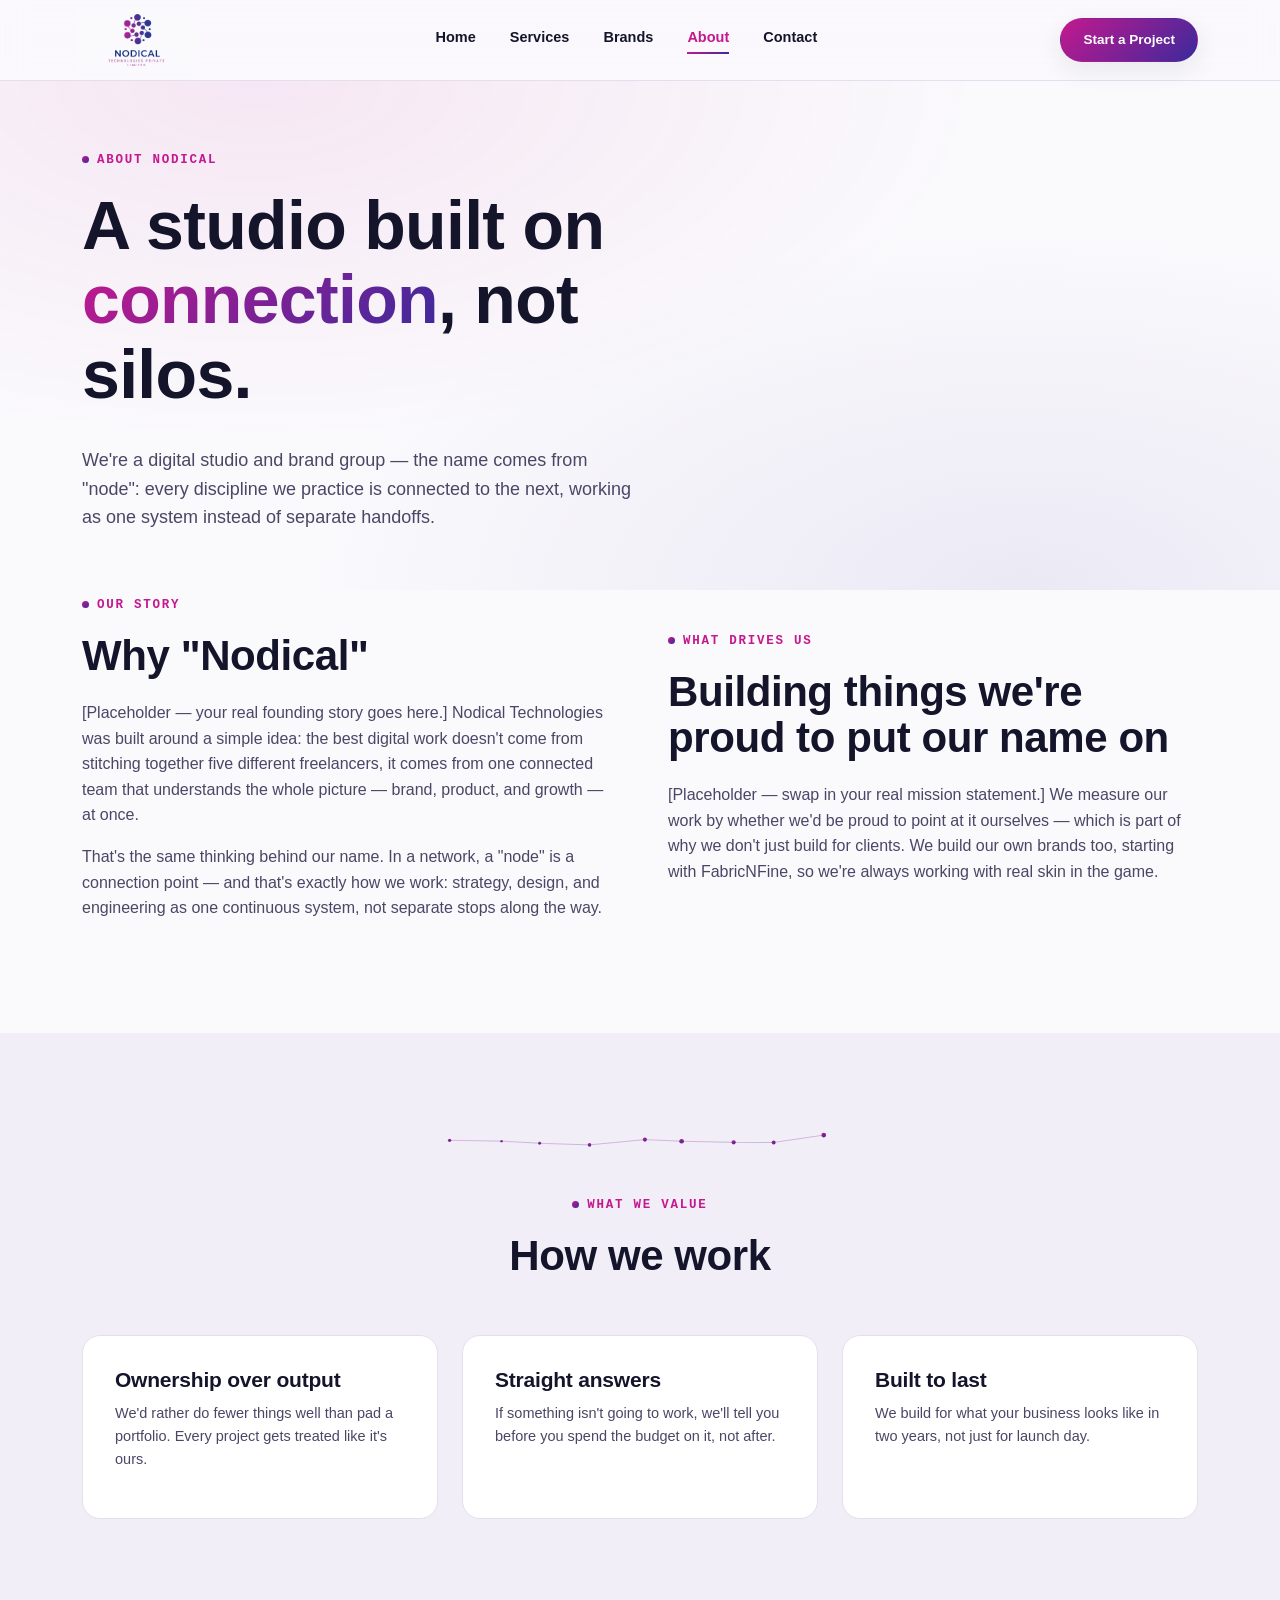
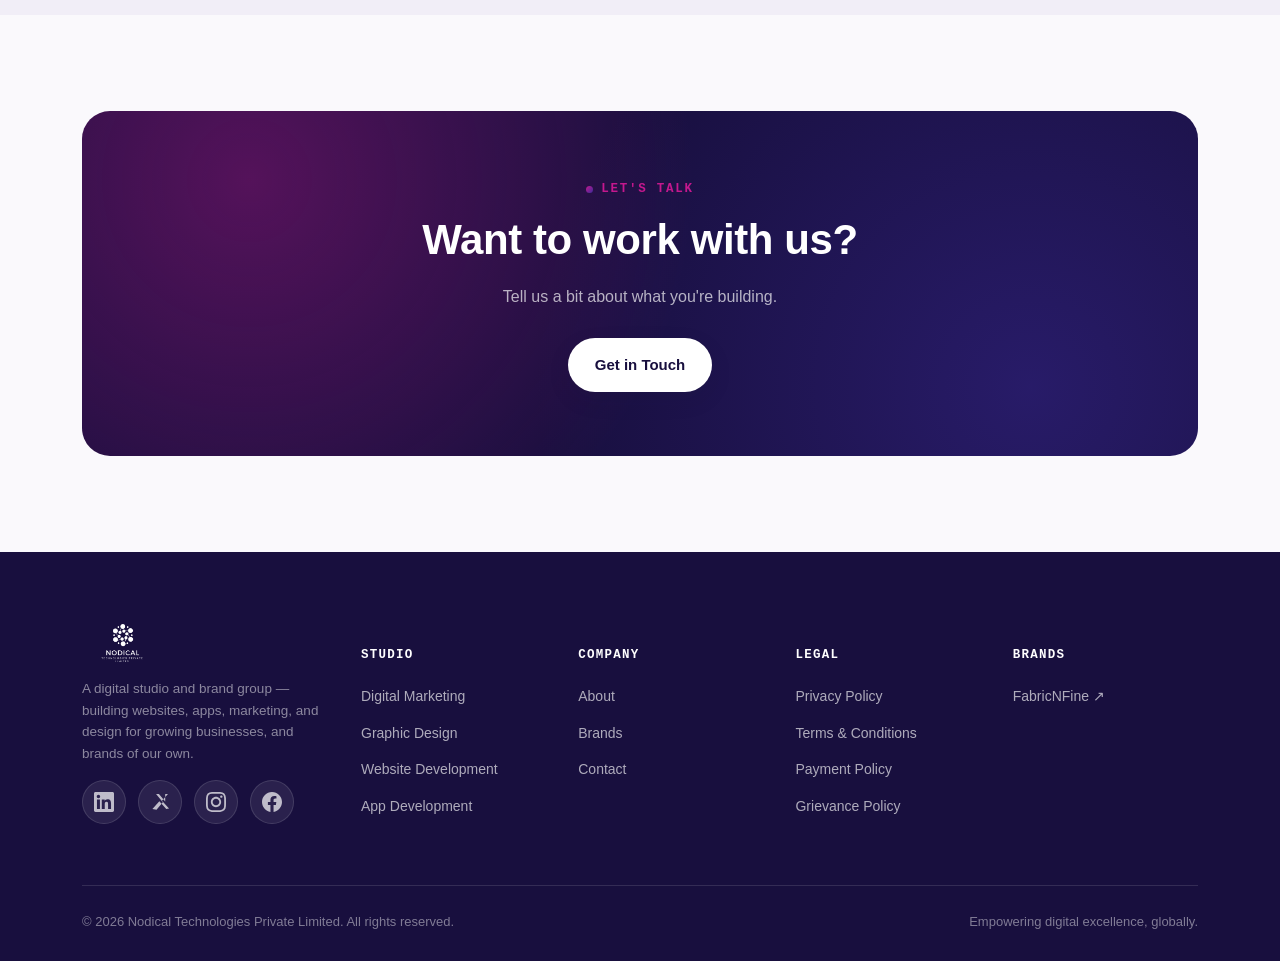
==== about.html @ eac8ab49 "4 pages added FNF logo rectified" ====
<!DOCTYPE html>
<html lang="en">
<head>
<meta charset="UTF-8">
<meta name="viewport" content="width=device-width, initial-scale=1.0">

<!-- Security Headers (client-side fallback; real headers should be set on server) -->
<meta http-equiv="Content-Security-Policy" content="default-src 'self'; script-src 'self' 'unsafe-inline'; style-src 'self' 'unsafe-inline' https://fonts.googleapis.com; font-src 'self' https://fonts.gstatic.com data:; img-src 'self' data: https:; connect-src 'self'; frame-ancestors 'none'; base-uri 'self'; form-action 'self';">
<meta http-equiv="X-Content-Type-Options" content="nosniff">
<meta http-equiv="Referrer-Policy" content="strict-origin-when-cross-origin">
<meta http-equiv="Permissions-Policy" content="accelerometer=(), camera=(), geolocation=(), gyroscope=(), magnetometer=(), microphone=(), payment=(), usb=()">
<meta http-equiv="Cross-Origin-Opener-Policy" content="same-origin">
<meta http-equiv="Cross-Origin-Resource-Policy" content="same-origin">

<title>About Nodical Technologies — Our Story, Values & Team | Digital Studio</title>
<meta name="description" content="Learn about Nodical Technologies — a digital studio and brand group built on connected disciplines. Our story, values, and the team behind FabricNFine.">
<meta name="keywords" content="about Nodical Technologies, digital studio team, brand group, our story, company values">
<meta name="author" content="Nodical Technologies Private Limited">
<meta name="robots" content="index, follow">
<link rel="canonical" href="https://nodicaltech.com/about.html">
<link rel="icon" type="image/png" href="assets/favicon.png">
<link rel="apple-touch-icon" href="assets/logo-full.png">
<link rel="stylesheet" href="styles.css">

<!-- Open Graph -->
<meta property="og:type" content="website">
<meta property="og:url" content="https://nodicaltech.com/about.html">
<meta property="og:title" content="About Nodical Technologies — Our Story & Values">
<meta property="og:description" content="A digital studio and brand group built on connected disciplines rather than siloed freelancers.">
<meta property="og:image" content="https://nodicaltech.com/assets/logo-full.png">
<meta property="og:site_name" content="Nodical Technologies">

<!-- Twitter Card -->
<meta name="twitter:card" content="summary_large_image">
<meta name="twitter:title" content="About Nodical Technologies — Our Story & Values">
<meta name="twitter:description" content="A digital studio and brand group built on connected disciplines rather than siloed freelancers.">

<!-- JSON-LD Structured Data -->
<script type="application/ld+json">
{
  "@context": "https://schema.org",
  "@type": "AboutPage",
  "mainEntity": {
    "@type": "Organization",
    "name": "Nodical Technologies Private Limited",
    "description": "A digital studio and brand group built on connected disciplines rather than siloed freelancers."
  }
}
</script>

<link rel="manifest" href="manifest.json">
<meta name="theme-color" content="#180F3E">
<style></style>
</head>
<body>
<a href="#main-content" class="skip-link">Skip to main content</a>
<header>
  <div class="nav-inner">
    <a href="index.html" class="logo-mark"><img src="assets/logo-header.png" alt="Nodical Technologies"></a>
    <nav class="links">
      <a href="index.html">Home</a>
      <a href="services.html">Services</a>
      <a href="brands.html">Brands</a>
      <a href="about.html" class="active">About</a>
      <a href="contact.html">Contact</a>
    </nav>
    <a href="contact.html" class="btn btn-primary" style="padding:10px 22px; font-size:13.5px;">Start a Project</a>
    <button class="menu-toggle" aria-label="Menu"><span></span><span></span><span></span></button>
  </div>
</header>

<main id="main-content">

<section class="hero" style="padding:64px 0 40px;">
  <div class="wrap">
    <div class="eyebrow">About Nodical</div>
    <h1 style="max-width:680px;">A studio built on <span class="gradient-text">connection</span>, not silos.</h1>
    <p class="lead">We're a digital studio and brand group — the name comes from "node": every discipline we practice is connected to the next, working as one system instead of separate handoffs.</p>
  </div>
</section>

<section style="padding-top:0;">
  <div class="wrap">
    <div class="split reveal">
      <div>
        <div class="eyebrow">Our story</div>
        <h2>Why "Nodical"</h2>
        <p>[Placeholder — your real founding story goes here.] Nodical Technologies was built around a simple idea: the best digital work doesn't come from stitching together five different freelancers, it comes from one connected team that understands the whole picture — brand, product, and growth — at once.</p>
        <p>That's the same thinking behind our name. In a network, a "node" is a connection point — and that's exactly how we work: strategy, design, and engineering as one continuous system, not separate stops along the way.</p>
      </div>
      <div>
        <div class="eyebrow">What drives us</div>
        <h2>Building things we're proud to put our name on</h2>
        <p>[Placeholder — swap in your real mission statement.] We measure our work by whether we'd be proud to point at it ourselves — which is part of why we don't just build for clients. We build our own brands too, starting with FabricNFine, so we're always working with real skin in the game.</p>
      </div>
    </div>
  </div>
</section>

<section class="section-dim">
  <div class="wrap">
    <div class="node-field" style="max-width:420px; margin:0 auto;">
  <svg viewBox="0 0 1160 60" xmlns="http://www.w3.org/2000/svg">
    <defs>
      <linearGradient id="nodeGradientAboutDivider" x1="0%" y1="0%" x2="100%" y2="100%">
        <stop offset="0%" stop-color="#C4188E"/>
        <stop offset="100%" stop-color="#3B2A9C"/>
      </linearGradient>
    </defs>
    <line stroke="url(#nodeGradientAboutDivider)" stroke-width="1.4" opacity="0.55" x1="54.0" y1="31.2" x2="197.5" y2="33.5"/>
<line stroke="url(#nodeGradientAboutDivider)" stroke-width="1.4" opacity="0.55" x1="197.5" y1="33.5" x2="302.7" y2="39.4"/>
<line stroke="url(#nodeGradientAboutDivider)" stroke-width="1.4" opacity="0.55" x1="302.7" y1="39.4" x2="440.5" y2="43.9"/>
<line stroke="url(#nodeGradientAboutDivider)" stroke-width="1.4" opacity="0.55" x1="440.5" y1="43.9" x2="593.5" y2="29.3"/>
<line stroke="url(#nodeGradientAboutDivider)" stroke-width="1.4" opacity="0.55" x1="593.5" y1="29.3" x2="694.9" y2="33.8"/>
<line stroke="url(#nodeGradientAboutDivider)" stroke-width="1.4" opacity="0.55" x1="694.9" y1="33.8" x2="838.7" y2="36.8"/>
<line stroke="url(#nodeGradientAboutDivider)" stroke-width="1.4" opacity="0.55" x1="838.7" y1="36.8" x2="949.2" y2="37.2"/>
<line stroke="url(#nodeGradientAboutDivider)" stroke-width="1.4" opacity="0.55" x1="949.2" y1="37.2" x2="1087.6" y2="16.9"/>
    <circle fill="url(#nodeGradientAboutDivider)" cx="54.0" cy="31.2" r="4.5"/>
<circle fill="url(#nodeGradientAboutDivider)" cx="197.5" cy="33.5" r="3.3"/>
<circle fill="url(#nodeGradientAboutDivider)" cx="302.7" cy="39.4" r="4.0"/>
<circle fill="url(#nodeGradientAboutDivider)" cx="440.5" cy="43.9" r="4.9"/>
<circle fill="url(#nodeGradientAboutDivider)" cx="593.5" cy="29.3" r="5.6"/>
<circle fill="url(#nodeGradientAboutDivider)" cx="694.9" cy="33.8" r="6.5"/>
<circle fill="url(#nodeGradientAboutDivider)" cx="838.7" cy="36.8" r="5.7"/>
<circle fill="url(#nodeGradientAboutDivider)" cx="949.2" cy="37.2" r="5.4"/>
<circle fill="url(#nodeGradientAboutDivider)" cx="1087.6" cy="16.9" r="6.5"/>
  </svg>
</div>
    <div class="section-head center reveal" style="margin-top:40px;">
      <div class="eyebrow" style="justify-content:center;">What we value</div>
      <h2>How we work</h2>
    </div>
    <div style="display:grid; grid-template-columns:repeat(3,1fr); gap:24px;">
      <div class="card reveal">
        <h3>Ownership over output</h3>
        <p style="font-size:14.5px;">We'd rather do fewer things well than pad a portfolio. Every project gets treated like it's ours.</p>
      </div>
      <div class="card reveal">
        <h3>Straight answers</h3>
        <p style="font-size:14.5px;">If something isn't going to work, we'll tell you before you spend the budget on it, not after.</p>
      </div>
      <div class="card reveal">
        <h3>Built to last</h3>
        <p style="font-size:14.5px;">We build for what your business looks like in two years, not just for launch day.</p>
      </div>
    </div>
  </div>
</section>

<section>
  <div class="wrap">
    <div class="cta-band reveal">
      <div class="eyebrow" style="justify-content:center;">Let's talk</div>
      <h2>Want to work with us?</h2>
      <p>Tell us a bit about what you're building.</p>
      <div class="cta-actions">
        <a href="contact.html" class="btn btn-primary" style="background:#fff; color:var(--indigo-deep);">Get in Touch</a>
      </div>
    </div>
  </div>
</section>

</main>

<button class="back-to-top" aria-label="Back to top" title="Back to top">
  <svg viewBox="0 0 24 24" fill="none" stroke="currentColor" stroke-width="2" aria-hidden="true"><path d="M18 15l-6-6-6 6"/></svg>
</button>

<footer>
  <div class="wrap">
    <div class="foot-grid">
      <div class="foot-brand">
        <img src="assets/logo-header.png" alt="Nodical Technologies">
        <p>A digital studio and brand group — building websites, apps, marketing, and design for growing businesses, and brands of our own.</p>
        <div class="foot-social">
          <div class="social-links" aria-label="Social media links">
            <a href="https://www.linkedin.com/company/nodical-technologies" target="_blank" rel="noopener noreferrer" aria-label="LinkedIn">
              <svg viewBox="0 0 24 24" fill="currentColor" aria-hidden="true"><path d="M20.447 20.452h-3.554v-5.569c0-1.328-.027-3.037-1.852-3.037-1.853 0-2.136 1.445-2.136 2.939v5.667H9.351V9h3.414v1.561h.046c.477-.9 1.637-1.85 3.37-1.85 3.601 0 4.267 2.37 4.267 5.455v6.286zM5.337 7.433c-1.144 0-2.063-.926-2.063-2.065 0-1.138.92-2.063 2.063-2.063 1.14 0 2.064.925 2.064 2.063 0 1.139-.925 2.065-2.064 2.065zm1.782 13.019H3.555V9h3.564v11.452zM22.225 0H1.771C.792 0 0 .774 0 1.729v20.542C0 23.227.792 24 1.771 24h20.451C23.2 24 24 23.227 24 22.271V1.729C24 .774 23.2 0 22.222 0h.003z"/></svg>
            </a>
            <a href="https://twitter.com/nodicaltech" target="_blank" rel="noopener noreferrer" aria-label="Twitter / X">
              <svg viewBox="0 0 24 24" fill="currentColor" aria-hidden="true"><path d="M18.244 2.25h3.308l-7.227 8.26 8.502 9.24-3.308.508-8.314-9.25-8.314 9.25L7.81 21.232l7.592-9.04L7.285 2.25h3.438l7.523 9.087Z"/></svg>
            </a>
            <a href="https://www.instagram.com/nodicaltech" target="_blank" rel="noopener noreferrer" aria-label="Instagram">
              <svg viewBox="0 0 24 24" fill="currentColor" aria-hidden="true"><path d="M12 2.163c3.204 0 3.584.012 4.85.07 3.252.148 4.771 1.691 4.919 4.919.058 1.265.069 1.645.069 4.849 0 3.205-.012 3.584-.069 4.849-.149 3.225-1.664 4.771-4.919 4.919-1.266.058-1.644.07-4.85.07-3.204 0-3.584-.012-4.849-.07-3.26-.149-4.771-1.699-4.919-4.92-.058-1.265-.07-1.644-.07-4.849 0-3.204.013-3.583.07-4.849.149-3.227 1.664-4.771 4.919-4.919 1.266-.057 1.645-.069 4.849-.069zm0-2.163c-3.259 0-3.667.014-4.947.072-4.358.2-6.78 2.618-6.98 6.98-.059 1.281-.073 1.689-.073 4.948 0 3.259.014 3.668.072 4.948.2 4.358 2.618 6.78 6.98 6.98 1.281.058 1.689.072 4.948.072 3.259 0 3.668-.014 4.948-.072 4.354-.2 6.782-2.618 6.979-6.98.059-1.28.073-1.689.073-4.948 0-3.259-.014-3.667-.072-4.947-.196-4.354-2.617-6.78-6.979-6.98-.1281-.058-1.69-.072-4.949-.072zm0 5.838c-3.403 0-6.162 2.759-6.162 6.162s2.759 6.163 6.162 6.163 6.162-2.759 6.162-6.163c0-3.403-2.759-6.162-6.162-6.162zm0 10.162c-2.209 0-4-1.79-4-4 0-2.209 1.791-4 4-4s4 1.791 4 4c0 2.21-1.791 4-4 4zm6.406-11.845c-.796 0-1.441.645-1.441 1.44s.645 1.44 1.441 1.44c.795 0 1.439-.645 1.439-1.44s-.644-1.44-1.439-1.44z"/></svg>
            </a>
            <a href="https://www.facebook.com/nodicaltech" target="_blank" rel="noopener noreferrer" aria-label="Facebook">
              <svg viewBox="0 0 24 24" fill="currentColor" aria-hidden="true"><path d="M24 12.073c0-6.627-5.373-12-12-12s-12 5.373-12 12c0 5.99 4.388 10.954 10.125 11.854v-8.385H7.078v-3.47h3.047V9.43c0-3.007 1.792-4.669 4.533-4.669 1.312 0 2.686.235 2.686.235v2.953H15.83c-1.491 0-1.956.925-1.956 1.874v2.25h3.328l-.532 3.47h-2.796v8.385C19.612 23.027 24 18.062 24 12.073z"/></svg>
            </a>
          </div>
        </div>
      </div>
      <div>
        <h5>Studio</h5>
        <ul>
          <li><a href="services.html">Digital Marketing</a></li>
          <li><a href="services.html#graphic-design">Graphic Design</a></li>
          <li><a href="services.html#website-development">Website Development</a></li>
          <li><a href="services.html#app-development">App Development</a></li>
        </ul>
      </div>
      <div>
        <h5>Company</h5>
        <ul>
          <li><a href="about.html">About</a></li>
          <li><a href="brands.html">Brands</a></li>
          <li><a href="contact.html">Contact</a></li>
        </ul>
      </div>
      <div>
        <h5>Legal</h5>
        <ul>
          <li><a href="privacy-policy.html">Privacy Policy</a></li>
          <li><a href="terms-and-conditions.html">Terms &amp; Conditions</a></li>
          <li><a href="payment-policy.html">Payment Policy</a></li>
          <li><a href="grievance-policy.html">Grievance Policy</a></li>
        </ul>
      </div>
      <div>
        <h5>Brands</h5>
        <ul>
          <li><a href="https://www.fabricnfine.com" target="_blank" rel="noopener noreferrer">FabricNFine ↗</a></li>
        </ul>
      </div>
    </div>
    <div class="foot-bottom">
      <span>© 2026 Nodical Technologies Private Limited. All rights reserved.</span>
      <span>Empowering digital excellence, globally.</span>
    </div>
  </div>
</footer>
<script src="script.js"></script>
</body>
</html>
---- styles.css ----
/* ============================================================
   NODICAL TECHNOLOGIES — Design System
   Signature: the connected-node motif from the brand mark,
   carried through as a real structural device (not decoration).
   ============================================================ */

/* FONTS: Currently using Google Fonts via @import (external dependency).
   For MAXIMUM SECURITY & PRIVACY: Self-host fonts instead.
   1. Download: Space Grotesk, Manrope, IBM Plex Mono (WOFF2)
   2. Place in /assets/fonts/
   3. Replace @import below with @font-face declarations
   4. Update CSP: remove https://fonts.googleapis.com and https://fonts.gstatic.com
   See FONTS.md for detailed instructions. */

@import url('https://fonts.googleapis.com/css2?family=Space+Grotesk:wght@500;600;700&family=Manrope:wght@400;500;600;700;800&family=IBM+Plex+Mono:wght@500;600&display=swap');

:root{
  /* --- Color tokens, grounded in the logo mark --- */
  --ink:            #14142B;
  --ink-soft:       #4A4766;
  --paper:          #FAF9FC;
  --paper-dim:      #F1EEF7;
  --line:           #E4DFEE;

  --indigo-deep:    #180F3E;
  --indigo-deep-2:  #241558;

  --magenta:        #C4188E;
  --magenta-light:  #E45FB8;
  --violet:         #3B2A9C;
  --violet-light:   #5C46C9;

  --gradient-brand: linear-gradient(135deg, var(--magenta) 0%, var(--violet) 100%);
  --gradient-brand-soft: linear-gradient(135deg, rgba(196,24,142,0.12) 0%, rgba(59,42,156,0.12) 100%);

  --shadow-sm: 0 1px 2px rgba(20,20,43,0.06);
  --shadow-md: 0 8px 24px rgba(20,20,43,0.08);
  --shadow-lg: 0 24px 64px rgba(20,20,43,0.14);

  --radius: 18px;
  --radius-sm: 10px;

  --font-display: 'Space Grotesk', sans-serif;
  --font-body: 'Manrope', sans-serif;
  --font-mono: 'IBM Plex Mono', monospace;

  --wrap: 1180px;
}

*{ box-sizing: border-box; }
html{ scroll-behavior: smooth; }
body{
  margin:0;
  font-family: var(--font-body);
  color: var(--ink);
  background: var(--paper);
  -webkit-font-smoothing: antialiased;
  line-height: 1.6;
}
img{ max-width:100%; display:block; }
a{ color:inherit; }
.wrap{ max-width: var(--wrap); margin:0 auto; padding:0 32px; }

h1,h2,h3,h4{
  font-family: var(--font-display);
  font-weight:700;
  line-height:1.1;
  margin:0 0 0.5em;
  letter-spacing:-0.01em;
}
h1{ font-size: clamp(38px, 5.4vw, 68px); }
h2{ font-size: clamp(28px, 3.4vw, 42px); }
h3{ font-size: 21px; }
p{ margin:0 0 1em; color: var(--ink-soft); }
.lead{ font-size: 18px; color: var(--ink-soft); max-width: 560px; }

.eyebrow{
  display:inline-flex; align-items:center; gap:8px;
  font-family: var(--font-mono); font-size:12.5px; font-weight:600;
  letter-spacing:0.14em; text-transform:uppercase;
  color: var(--magenta);
  margin-bottom:18px;
}
.eyebrow::before{
  content:''; width:7px; height:7px; border-radius:50%;
  background: var(--gradient-brand); flex-shrink:0;
}

.gradient-text{
  background: var(--gradient-brand);
  -webkit-background-clip:text; background-clip:text;
  color:transparent;
}

/* --- Buttons --- */
.btn{
  display:inline-flex; align-items:center; gap:10px;
  padding:14px 26px; border-radius: 999px;
  font-family: var(--font-body); font-weight:700; font-size:15px;
  text-decoration:none; cursor:pointer; border:1.5px solid transparent;
  transition: transform 0.2s ease, box-shadow 0.2s ease, background 0.2s ease, color 0.2s ease;
}
.btn-primary{
  background: var(--gradient-brand); color:#fff;
  box-shadow: var(--shadow-md);
}
.btn-primary:hover{ transform: translateY(-2px); box-shadow: var(--shadow-lg); }
.btn-outline{
  background:transparent; border-color: var(--line); color: var(--ink);
}
.btn-outline:hover{ border-color: var(--magenta); color: var(--magenta); }
.btn-ghost-light{
  background:transparent; border-color: rgba(255,255,255,0.28); color:#fff;
}
.btn-ghost-light:hover{ border-color:#fff; }

/* --- Header --- */
header{
  position: sticky; top:0; z-index:50;
  background: rgba(250,249,252,0.86);
  backdrop-filter: blur(12px);
  border-bottom: 1px solid var(--line);
}
.nav-inner{
  display:flex; align-items:center; justify-content:space-between;
  padding:14px 32px; max-width: var(--wrap); margin:0 auto;
}
.logo-mark{ display:flex; align-items:center; position:relative; }
.logo-mark::before{
  content:'';
  position:absolute;
  inset:-8px;
  background:var(--paper);
  border-radius:8px;
  z-index:-1;
}
.logo-mark img{ height:52px; width:auto; }
nav.links{ display:flex; gap:34px; align-items:center; }
nav.links a{
  font-size:14.5px; font-weight:600; text-decoration:none; color: var(--ink);
  position:relative; padding-bottom:4px;
}
nav.links a::after{
  content:''; position:absolute; left:0; right:100%; bottom:0; height:2px;
  background: var(--gradient-brand); transition: right 0.25s ease;
}
nav.links a:hover::after, nav.links a.active::after{ right:0; }
nav.links a.active{ color: var(--magenta); }
.menu-toggle{ display:none; background:none; border:none; cursor:pointer; padding:6px; flex-direction:column; gap:5px; }
.menu-toggle span{ width:22px; height:2px; background: var(--ink); display:block; }

/* --- Footer --- */
footer{ background: var(--indigo-deep); color: rgba(255,255,255,0.72); padding:72px 0 28px; }
.foot-grid{ display:grid; grid-template-columns:1.2fr repeat(4,0.9fr); gap:32px; margin-bottom:56px; }
.foot-brand img{ height:38px; margin-bottom:16px; filter:brightness(0) invert(1); }
.foot-brand p{ color:rgba(255,255,255,0.5); font-size:13.5px; max-width:260px; }
footer h5{
  color:#fff; font-size:12.5px; font-weight:600; letter-spacing:0.1em;
  text-transform:uppercase; font-family: var(--font-mono); margin-bottom:18px;
}
footer ul{ list-style:none; padding:0; margin:0; }
footer li{ margin-bottom:11px; }
footer a{ color:rgba(255,255,255,0.65); text-decoration:none; font-size:14px; }
footer a:hover{ color:#fff; }
.foot-bottom{
  border-top:1px solid rgba(255,255,255,0.12); padding-top:26px;
  display:flex; justify-content:space-between; flex-wrap:wrap; gap:12px;
  font-size:13px; color:rgba(255,255,255,0.45);
}

/* --- Sections --- */
section{ padding:100px 0; }
.section-dark{ background: var(--indigo-deep); color:rgba(255,255,255,0.82); }
.section-dark h2, .section-dark h3{ color:#fff; }
.section-dark p{ color:rgba(255,255,255,0.62); }
.section-dim{ background: var(--paper-dim); }
.section-head{ max-width:640px; margin:0 0 56px; }
.section-head.center{ margin-left:auto; margin-right:auto; text-align:center; }

/* --- Node network signature illustration --- */
.node-field{ position:relative; }
.node-field svg{ width:100%; height:auto; display:block; }
.node-dot{ fill: url(#nodeGradient); }
.node-line{ stroke: url(#nodeGradient); stroke-width:1.4; opacity:0.55; fill:none; }

/* --- Cards --- */
.card{
  background:#fff; border:1px solid var(--line); border-radius: var(--radius);
  padding:32px; transition: transform 0.25s ease, box-shadow 0.25s ease, border-color 0.25s ease;
}
.card:hover{ transform: translateY(-4px); box-shadow: var(--shadow-lg); border-color:transparent; }

/* --- Services node-chain layout --- */
.service-chain{ position:relative; }
.service-chain::before{
  content:''; position:absolute; left:35px; top:0; bottom:0; width:2px;
  background: linear-gradient(var(--magenta), var(--violet));
  opacity:0.25;
}
.service-node{ position:relative; display:grid; grid-template-columns:72px 1fr; gap:28px; padding-bottom:64px; }
.service-node:last-child{ padding-bottom:0; }
.service-node-marker{
  width:72px; height:72px; border-radius:50%;
  background: var(--gradient-brand); color:#fff;
  display:flex; align-items:center; justify-content:center;
  font-family: var(--font-mono); font-weight:600; font-size:13px;
  box-shadow: var(--shadow-md); z-index:1;
}
.service-node-body h3{ margin-bottom:10px; }
.cap-list{ list-style:none; padding:0; margin:18px 0 0; display:grid; grid-template-columns:1fr 1fr; gap:10px 24px; }
.cap-list li{ font-size:14.5px; color: var(--ink-soft); display:flex; align-items:baseline; gap:8px; }
.cap-list li::before{ content:'—'; color: var(--magenta); flex-shrink:0; }

/* --- Hero --- */
.hero{ padding:76px 0 90px; overflow:hidden; }
.hero-grid{ display:grid; grid-template-columns:1.05fr 0.95fr; gap:56px; align-items:center; }
.hero-actions{ display:flex; gap:16px; margin-top:32px; flex-wrap:wrap; }

/* --- Stat row --- */
.stat-row{ display:grid; grid-template-columns:repeat(4,1fr); gap:24px; margin-top:64px; }
.stat{ border-left:2px solid var(--line); padding-left:18px; }
.stat .num{ font-family:var(--font-display); font-size:34px; font-weight:700; }
.stat .label{ font-size:13px; color: var(--ink-soft); }

/* --- CTA band --- */
.cta-band{
  background: var(--indigo-deep);
  background-image: radial-gradient(circle at 15% 20%, rgba(196,24,142,0.35), transparent 45%),
                     radial-gradient(circle at 85% 80%, rgba(59,42,156,0.45), transparent 50%);
  border-radius: 28px; padding:64px 56px; text-align:center; color:#fff;
}
.cta-band h2{ color:#fff; }
.cta-band p{ color:rgba(255,255,255,0.68); max-width:520px; margin:0 auto 28px; }
.cta-actions{ display:flex; gap:16px; justify-content:center; flex-wrap:wrap; }

/* --- Brand spotlight card --- */
.brand-spotlight{
  display:grid; grid-template-columns:1fr 1fr; gap:0;
  border-radius: var(--radius); overflow:hidden; box-shadow: var(--shadow-lg);
}
.brand-spotlight-media{ background: var(--paper-dim); position:relative; min-height:380px; overflow:hidden; }
.brand-spotlight-media img{ width:100%; height:100%; object-fit:cover; }
.brand-spotlight-placeholder{
  position:absolute; inset:0; display:flex; flex-direction:column; align-items:center; justify-content:center;
  gap:14px; 
  background: #180F3E !important; /* fallback */
  background: linear-gradient(135deg, #C4188E 0%, #3B2A9C 100%) !important; /* explicit gradient */
  background-image: radial-gradient(circle at 25% 25%, rgba(255,255,255,0.15), transparent 50%),
                     radial-gradient(circle at 75% 75%, rgba(255,255,255,0.1), transparent 50%);
  z-index: 10;
}
.brand-spotlight-placeholder .mark{
  width:220px; height:auto; opacity:1;
}
.brand-spotlight-placeholder span{ font-family:var(--font-mono); font-size:12.5px; color:var(--ink-soft); letter-spacing:.05em; }
.brand-spotlight-copy{ background:#fff; padding:52px; display:flex; flex-direction:column; justify-content:center; }

/* --- Utility --- */
.mono{ font-family: var(--font-mono); }
.center{ text-align:center; }
.split{ display:grid; grid-template-columns:1fr 1fr; gap:56px; align-items:center; }

/* --- Social Media Icons --- */
.social-links{
  display:flex; gap:12px; align-items:center; flex-wrap:wrap;
}
.social-links a{
  display:inline-flex; align-items:center; justify-content:center;
  width:44px; height:44px; border-radius:50%;
  background:var(--paper-dim); color:var(--ink-soft);
  border:1px solid var(--line);
  transition:all 0.25s cubic-bezier(0.4, 0, 0.2, 1);
  text-decoration:none;
}
.social-links a:hover,
.social-links a:focus{
  background:var(--gradient-brand);
  color:#fff;
  border-color:transparent;
  transform:translateY(-3px);
  box-shadow:var(--shadow-md);
}
.social-links a:focus-visible{
  outline:2px solid var(--magenta);
  outline-offset:2px;
}
.social-links svg{ width:20px; height:20px; }

/* --- Footer Social --- */
.foot-social{
  margin-top:16px;
}
.foot-social .social-links a{
  background:rgba(255,255,255,0.08);
  border-color:rgba(255,255,255,0.12);
  color:rgba(255,255,255,0.7);
}
.foot-social .social-links a:hover,
.foot-social .social-links a:focus{
  background:var(--gradient-brand);
  color:#fff;
  border-color:transparent;
}

/* --- Enhanced Reveal Animations --- */
.reveal{
  opacity:0;
  transform:translateY(24px);
  transition:opacity 0.7s cubic-bezier(0.4, 0, 0.2, 1),
            transform 0.7s cubic-bezier(0.4, 0, 0.2, 1);
}
.reveal.is-visible{
  opacity:1;
  transform:translateY(0);
}

/* Staggered reveal for children */
.reveal-group .reveal:nth-child(1){ transition-delay:0ms; }
.reveal-group .reveal:nth-child(2){ transition-delay:100ms; }
.reveal-group .reveal:nth-child(3){ transition-delay:200ms; }
.reveal-group .reveal:nth-child(4){ transition-delay:300ms; }
.reveal-group .reveal:nth-child(5){ transition-delay:400ms; }
.reveal-group .reveal:nth-child(6){ transition-delay:500ms; }

/* Reduced motion support */
@media (prefers-reduced-motion: reduce){
  .reveal,
  .reveal *,
  .btn,
  .social-links a,
  .service-node,
  .card,
  .stat{
    transition:none !important;
    animation:none !important;
  }
  .reveal{ opacity:1; transform:none; }
}

/* --- Enhanced Cards --- */
.card{
  background:#fff;
  border:1px solid var(--line);
  border-radius:var(--radius);
  padding:32px;
  transition:transform 0.3s ease, box-shadow 0.3s ease, border-color 0.3s ease;
}
.card:hover{
  transform:translateY(-4px);
  box-shadow:var(--shadow-lg);
  border-color:var(--magenta);
}
.card:focus-within{
  outline:2px solid var(--magenta);
  outline-offset:2px;
}

/* --- Service Node Enhancements --- */
.service-node{
  position:relative;
}
.service-node::before{
  content:'';
  position:absolute;
  left:-28px;
  top:0;
  bottom:0;
  width:2px;
  background:var(--line);
  z-index:0;
}
.service-node:last-child::before{ display:none; }
.service-node-marker{
  position:relative;
  z-index:1;
  width:48px; height:48px;
  border-radius:50%;
  background:var(--gradient-brand);
  color:#fff;
  display:flex; align-items:center; justify-content:center;
  font-family:var(--font-mono);
  font-weight:600;
  font-size:14px;
  box-shadow:var(--shadow-sm);
  flex-shrink:0;
}
.service-node-body{ position:relative; z-index:1; }

/* --- Hero Enhancements --- */
.hero{
  position:relative;
}
.hero::after{
  content:'';
  position:absolute;
  inset:0;
  background:
    radial-gradient(ellipse at 20% 0%, rgba(196,24,142,0.08), transparent 50%),
    radial-gradient(ellipse at 80% 100%, rgba(59,42,156,0.08), transparent 50%);
  pointer-events:none;
  z-index:0;
}
.hero .wrap{ position:relative; z-index:1; }

/* --- Stat Row Enhancements --- */
.stat{ position:relative; }
.stat::before{
  content:'';
  position:absolute;
  left:-10px;
  top:50%;
  transform:translateY(-50%);
  width:8px; height:8px;
  border-radius:50%;
  background:var(--gradient-brand);
  opacity:0;
  transition:opacity 0.3s ease;
}
.stat:hover::before{ opacity:1; }

/* --- Focus Styles for Accessibility --- */
a:focus-visible,
button:focus-visible,
input:focus-visible,
textarea:focus-visible,
select:focus-visible{
  outline:2px solid var(--magenta);
  outline-offset:2px;
}

/* --- Skip Link --- */
.skip-link{
  position:absolute;
  top:-100%;
  left:50%;
  transform:translateX(-50%);
  background:var(--indigo-deep);
  color:#fff;
  padding:12px 24px;
  border-radius:var(--radius-sm);
  font-weight:600;
  z-index:10000;
  transition:top 0.3s ease;
}
.skip-link:focus{ top:16px; }

/* --- Form Enhancements --- */
.form-group input,
.form-group textarea,
.form-group select{
  transition:border-color 0.2s ease, box-shadow 0.2s ease;
}
.form-group input:focus,
.form-group textarea:focus,
.form-group select:focus{
  box-shadow:0 0 0 3px rgba(196,24,142,0.15);
}

/* --- Section Spacing --- */
section{ padding:96px 0; }
.section-dim{ background:var(--paper-dim); }
.section-dark{ background:var(--indigo-deep); color:#fff; }
.section-dark .eyebrow{ color:var(--magenta-light); }
.section-dark p{ color:rgba(255,255,255,0.68); }
.section-dark h1,
.section-dark h2,
.section-dark h3{ color:#fff; }

/* --- Back to Top Button --- */
.back-to-top{
  position:fixed;
  bottom:24px;
  right:24px;
  width:48px;
  height:48px;
  border-radius:50%;
  background:var(--gradient-brand);
  color:#fff;
  border:none;
  cursor:pointer;
  display:flex;
  align-items:center;
  justify-content:center;
  box-shadow:var(--shadow-lg);
  opacity:0;
  visibility:hidden;
  transform:translateY(16px);
  transition:all 0.3s ease;
  z-index:1000;
}
.back-to-top.visible{
  opacity:1;
  visibility:visible;
  transform:translateY(0);
}
.back-to-top:hover{
  transform:translateY(-4px);
  box-shadow:0 12px 32px rgba(196,24,142,0.4);
}
.back-to-top svg{ width:24px; height:24px; }

/* --- Loading State --- */
.btn.loading{
  position:relative;
  color:transparent !important;
  pointer-events:none;
}
.btn.loading::after{
  content:'';
  position:absolute;
  width:20px;
  height:20px;
  border:2px solid #fff;
  border-right-color:transparent;
  border-radius:50%;
  animation:spin 0.7s linear infinite;
}
@keyframes spin{ to{ transform:rotate(360deg); } }

/* --- Legal / policy pages --- */
.legal-body{ max-width:760px; }
.legal-body h2{ font-size:20px; margin:36px 0 12px; }
.legal-body h2:first-child{ margin-top:0; }
.legal-body p, .legal-body li{ color:var(--ink-soft); font-size:14.5px; line-height:1.75; }
.legal-body ul{ margin:10px 0 10px 20px; }
.legal-updated{ color:var(--ink-soft); font-size:13px; margin-bottom:8px; font-family:var(--font-mono); }
.legal-flag{
  background: var(--paper-dim); border:1px solid var(--line); border-radius:var(--radius-sm);
  padding:14px 18px; font-size:13.5px; color:var(--ink-soft); margin-bottom:28px;
}

@media (max-width: 900px){
  .hero-grid{ grid-template-columns:1fr; }
  .foot-grid{ grid-template-columns:1fr 1fr; }
  .stat-row{ grid-template-columns:1fr 1fr; }
  .split{ grid-template-columns:1fr; }
  .brand-spotlight{ grid-template-columns:1fr; }
  section{ padding:72px 0; }
  .service-node::before{ left:22px; top:24px; bottom:auto; width:auto; height:2px; }
}
@media (max-width: 720px){
  nav.links{
    display:none; position:absolute; top:100%; left:0; right:0; flex-direction:column;
    align-items:flex-start; gap:0; background:var(--paper); border-bottom:1px solid var(--line);
    box-shadow:var(--shadow-md); padding:8px 32px;
  }
  nav.links.open{ display:flex; }
  nav.links a{ width:100%; padding:14px 0; border-bottom:1px solid var(--line); }
  .menu-toggle{ display:flex; }
  .nav-inner{ position:relative; }
  .foot-grid{ grid-template-columns:1fr; gap:32px; }
  .cap-list{ grid-template-columns:1fr; }
  .cta-band{ padding:44px 26px; }
  .wrap{ padding:0 20px; }
  .stat-row{ grid-template-columns:1fr; }
  .stat::before{ display:none; }
  .service-node::before{ display:none; }
  .back-to-top{ bottom:16px; right:16px; width:44px; height:44px; }
}

/* --- Print Styles --- */
@media print{
  .menu-toggle,
  .btn,
  .social-links,
  .back-to-top,
  header,
  footer{ display:none !important; }
  body{ background:#fff; color:#000; }
  a{ text-decoration:none; color:#000; }
  section{ padding:0; page-break-inside:avoid; }
}
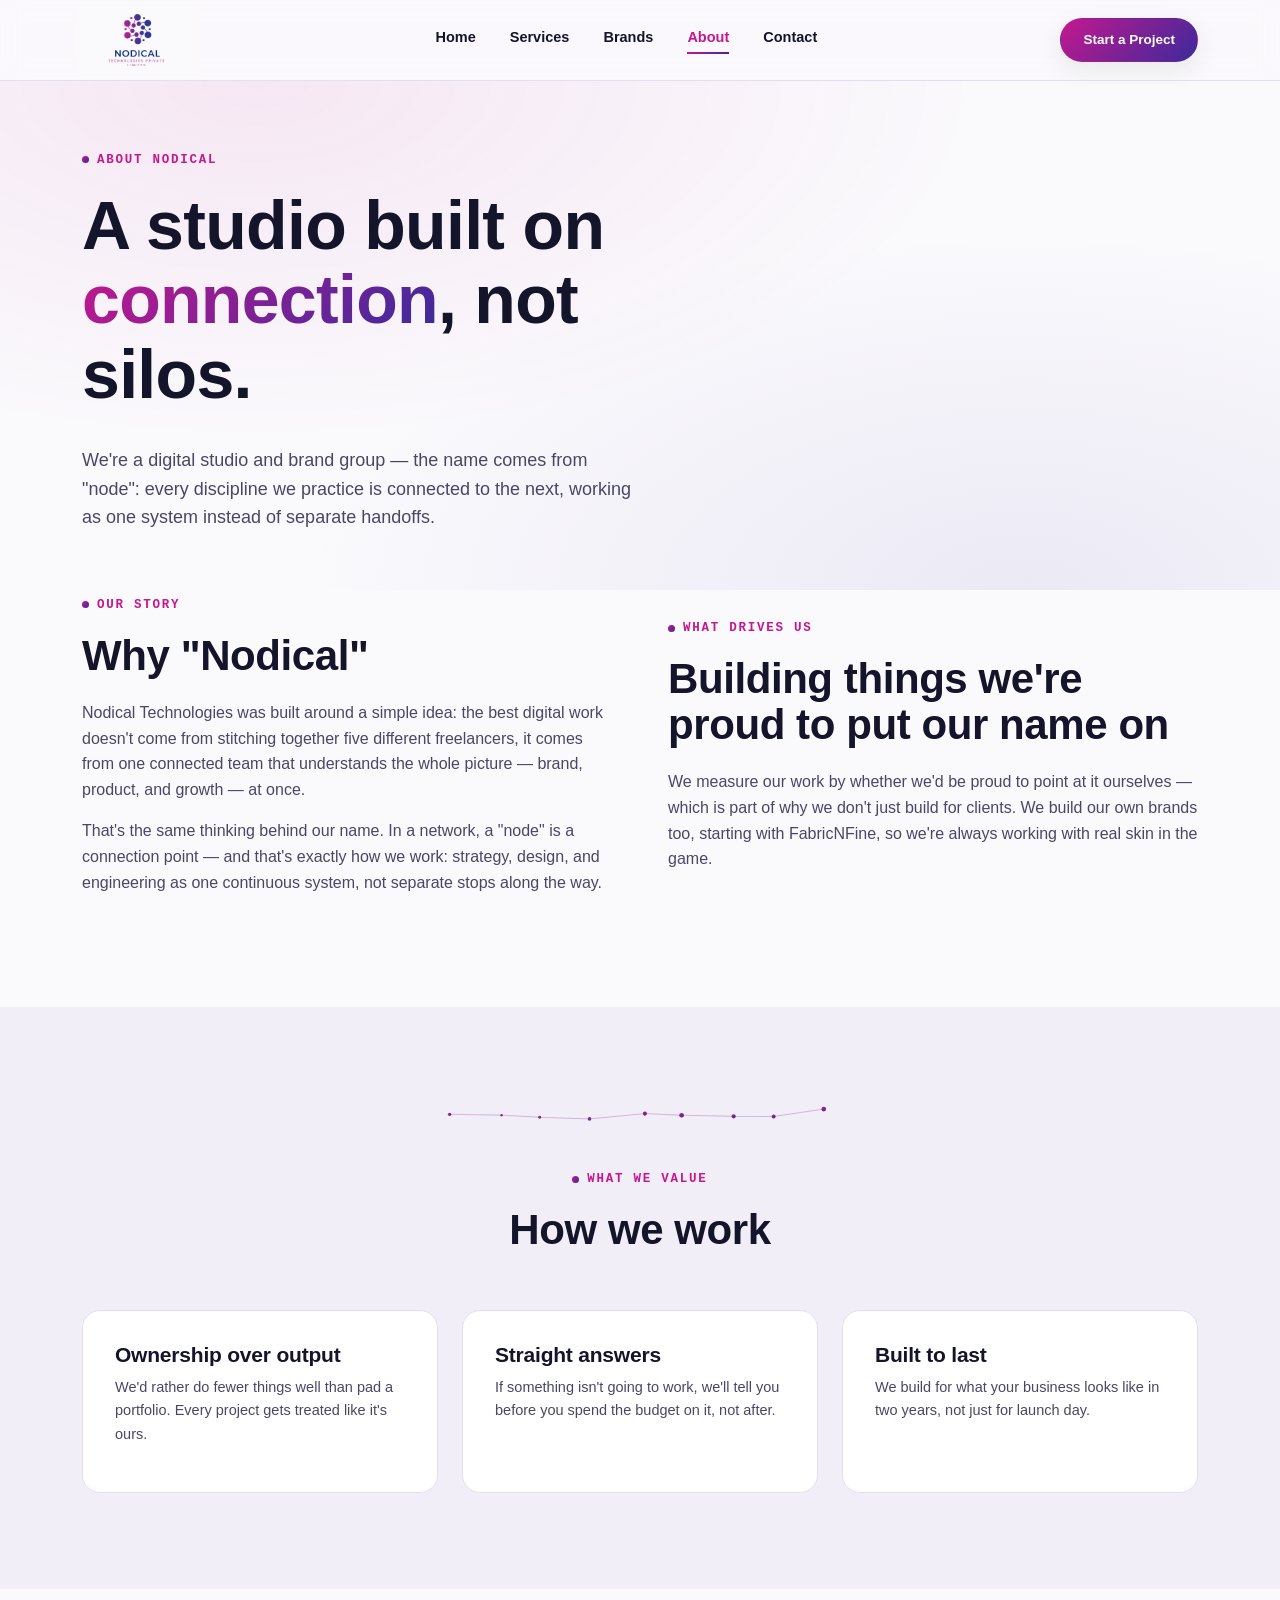
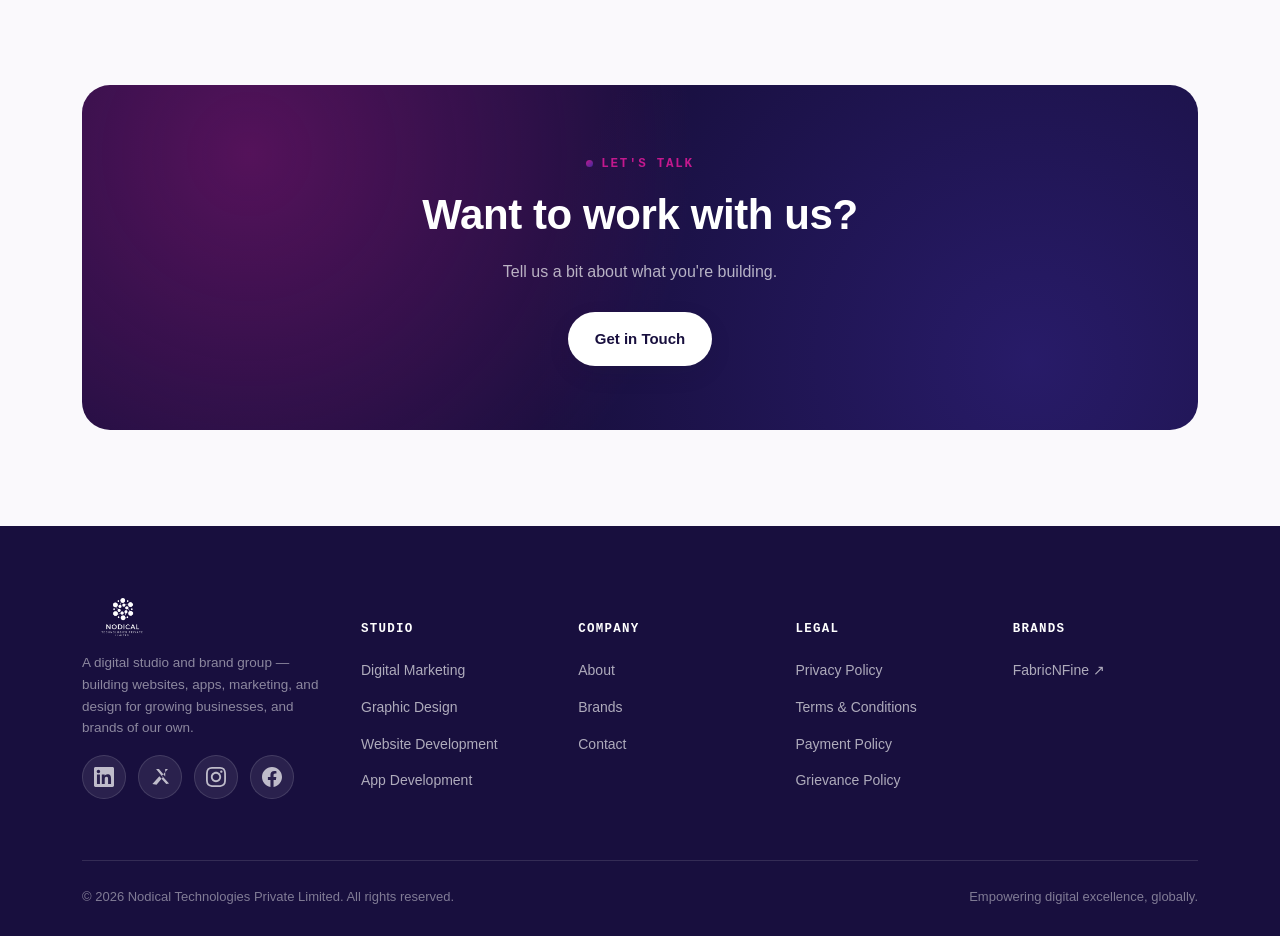
==== commit 7c38c0f1: "multiple changes" ====
--- a/about.html
+++ b/about.html
@@ -17,17 +17,17 @@
 <meta name="keywords" content="about Nodical Technologies, digital studio team, brand group, our story, company values">
 <meta name="author" content="Nodical Technologies Private Limited">
 <meta name="robots" content="index, follow">
-<link rel="canonical" href="https://nodicaltech.com/about.html">
+<link rel="canonical" href="https://nodicaltechnologies.com/about.html">
 <link rel="icon" type="image/png" href="assets/favicon.png">
 <link rel="apple-touch-icon" href="assets/logo-full.png">
 <link rel="stylesheet" href="styles.css">
 
 <!-- Open Graph -->
 <meta property="og:type" content="website">
-<meta property="og:url" content="https://nodicaltech.com/about.html">
+<meta property="og:url" content="https://nodicaltechnologies.com/about.html">
 <meta property="og:title" content="About Nodical Technologies — Our Story & Values">
 <meta property="og:description" content="A digital studio and brand group built on connected disciplines rather than siloed freelancers.">
-<meta property="og:image" content="https://nodicaltech.com/assets/logo-full.png">
+<meta property="og:image" content="https://nodicaltechnologies.com/assets/logo-full.png">
 <meta property="og:site_name" content="Nodical Technologies">
 
 <!-- Twitter Card -->
@@ -85,13 +85,13 @@
       <div>
         <div class="eyebrow">Our story</div>
         <h2>Why "Nodical"</h2>
-        <p>[Placeholder — your real founding story goes here.] Nodical Technologies was built around a simple idea: the best digital work doesn't come from stitching together five different freelancers, it comes from one connected team that understands the whole picture — brand, product, and growth — at once.</p>
+        <p>Nodical Technologies was built around a simple idea: the best digital work doesn't come from stitching together five different freelancers, it comes from one connected team that understands the whole picture — brand, product, and growth — at once.</p>
         <p>That's the same thinking behind our name. In a network, a "node" is a connection point — and that's exactly how we work: strategy, design, and engineering as one continuous system, not separate stops along the way.</p>
       </div>
       <div>
         <div class="eyebrow">What drives us</div>
         <h2>Building things we're proud to put our name on</h2>
-        <p>[Placeholder — swap in your real mission statement.] We measure our work by whether we'd be proud to point at it ourselves — which is part of why we don't just build for clients. We build our own brands too, starting with FabricNFine, so we're always working with real skin in the game.</p>
+        <p>We measure our work by whether we'd be proud to point at it ourselves — which is part of why we don't just build for clients. We build our own brands too, starting with FabricNFine, so we're always working with real skin in the game.</p>
       </div>
     </div>
   </div>
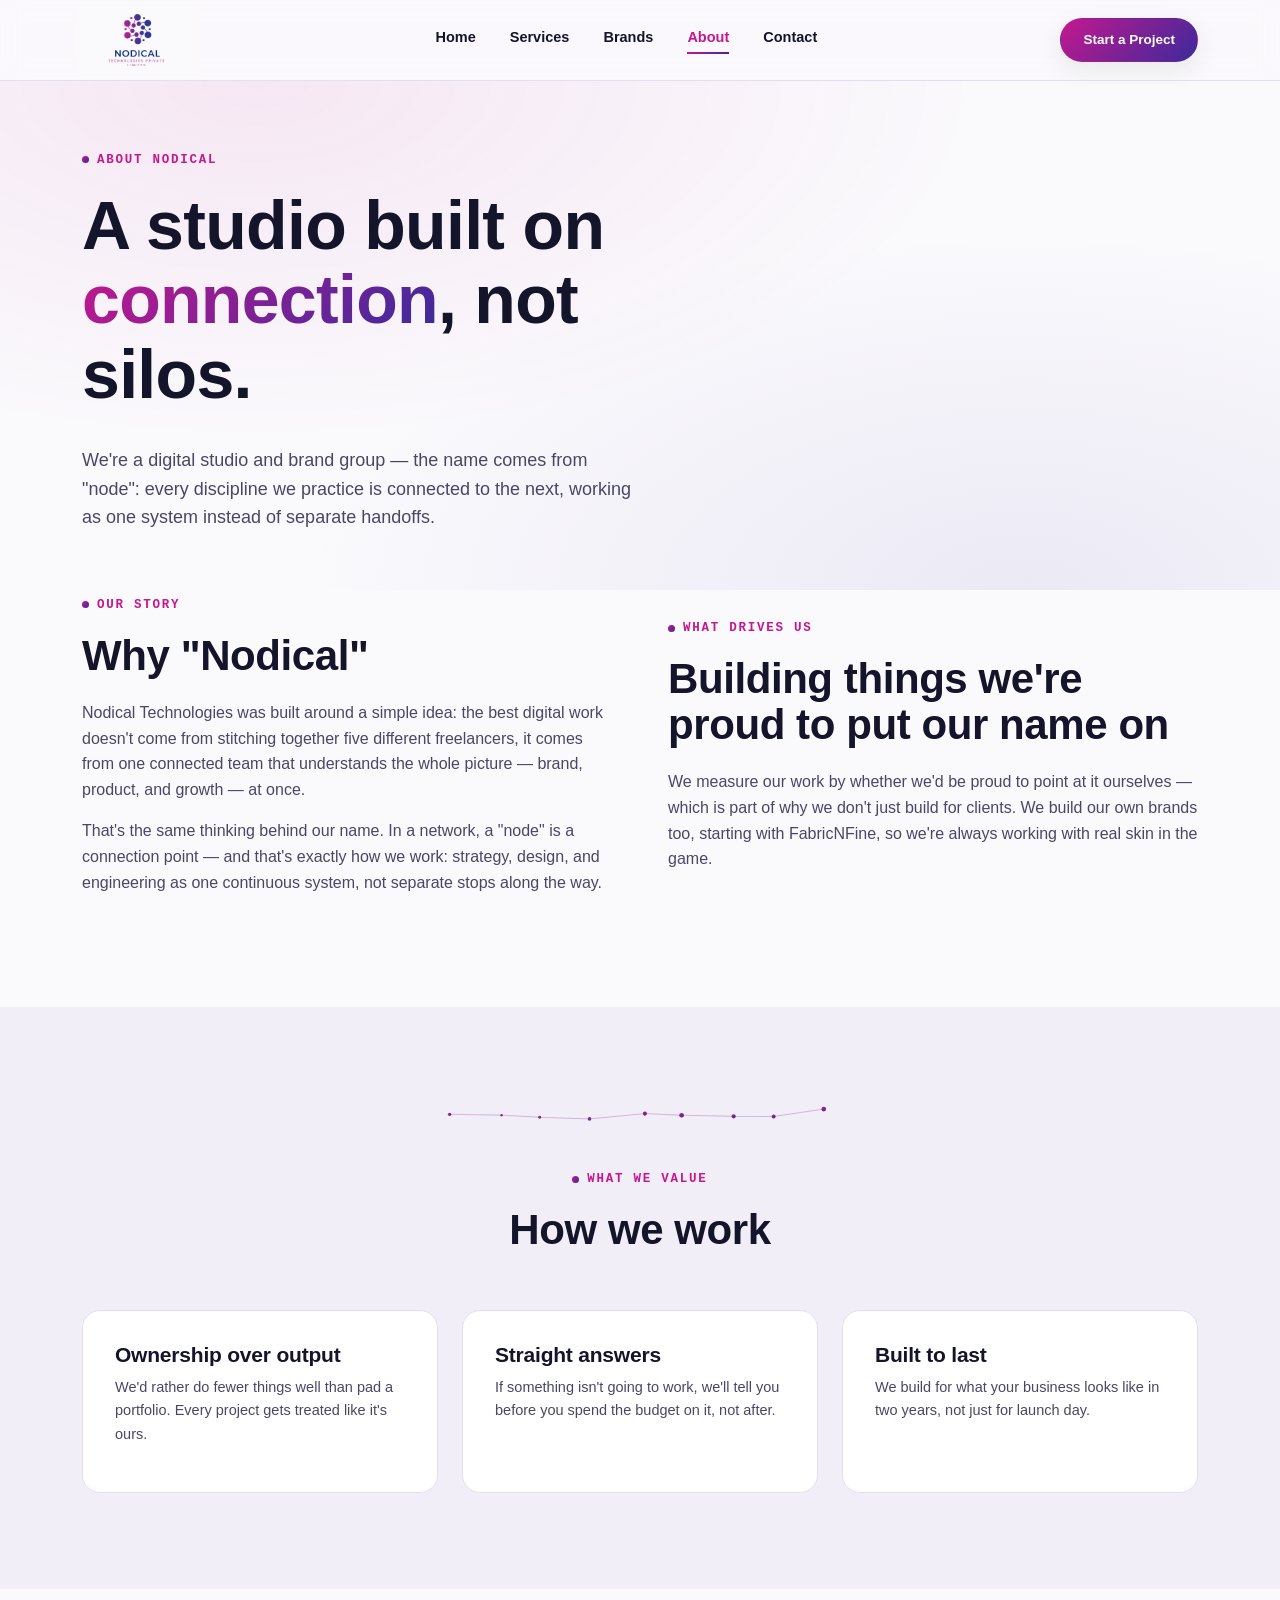
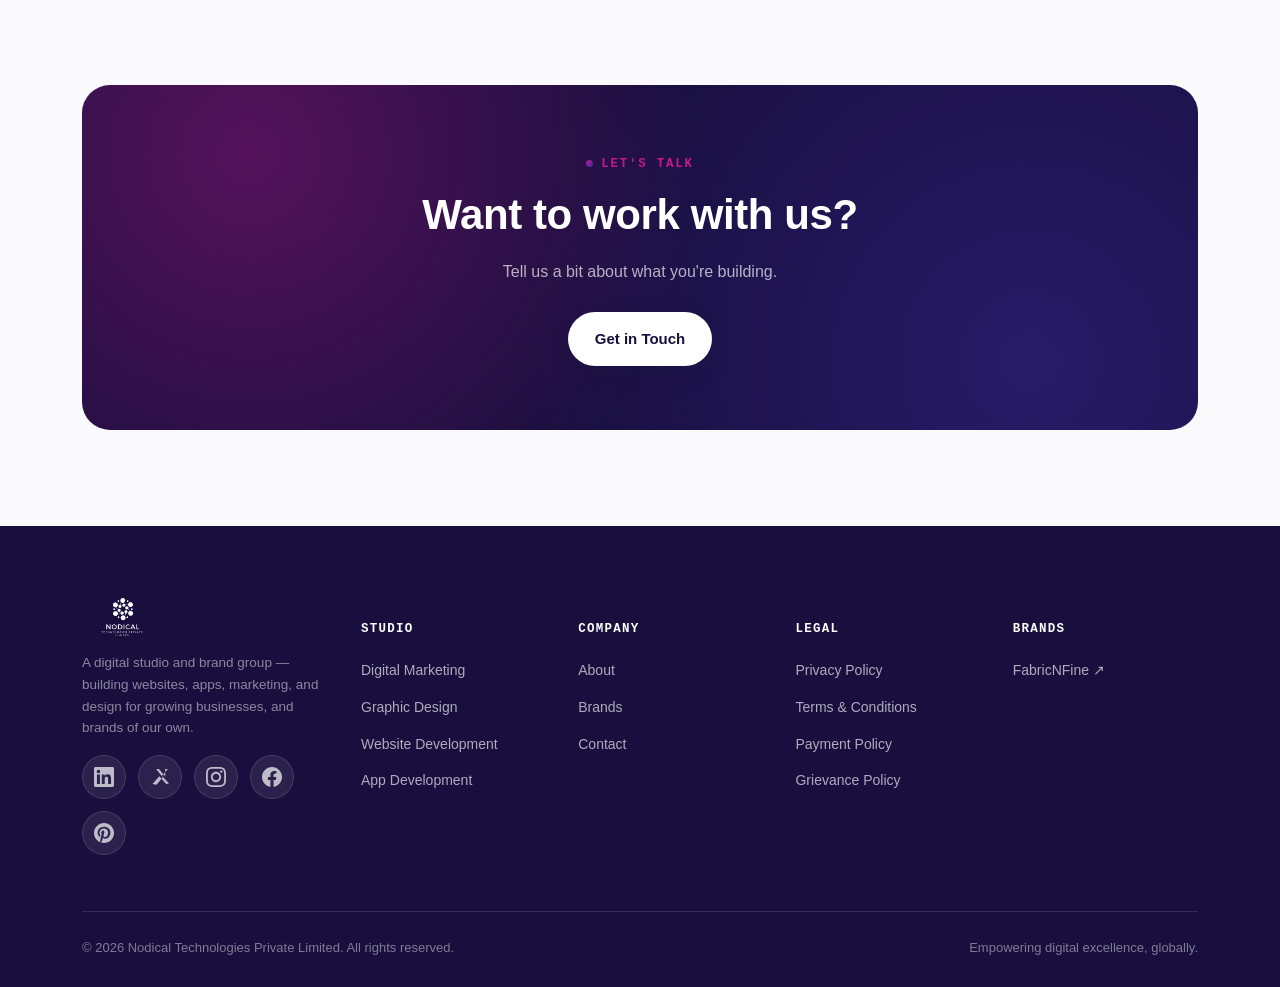
==== commit 76b3acfc: "Social Media links updated" ====
--- a/about.html
+++ b/about.html
@@ -5,14 +5,23 @@
 <meta name="viewport" content="width=device-width, initial-scale=1.0">
 
 <!-- Security Headers (client-side fallback; real headers should be set on server) -->
-<meta http-equiv="Content-Security-Policy" content="default-src 'self'; script-src 'self' 'unsafe-inline'; style-src 'self' 'unsafe-inline' https://fonts.googleapis.com; font-src 'self' https://fonts.gstatic.com data:; img-src 'self' data: https:; connect-src 'self'; frame-ancestors 'none'; base-uri 'self'; form-action 'self';">
+<meta http-equiv="Content-Security-Policy" content="default-src 'self'; script-src 'self' 'unsafe-inline' https://www.googletagmanager.com; style-src 'self' 'unsafe-inline' https://fonts.googleapis.com; font-src 'self' https://fonts.gstatic.com data:; img-src 'self' data: https:; connect-src 'self' https://www.google-analytics.com https://analytics.google.com https://*.google-analytics.com; frame-ancestors 'none'; base-uri 'self'; form-action 'self';">
 <meta http-equiv="X-Content-Type-Options" content="nosniff">
 <meta http-equiv="Referrer-Policy" content="strict-origin-when-cross-origin">
 <meta http-equiv="Permissions-Policy" content="accelerometer=(), camera=(), geolocation=(), gyroscope=(), magnetometer=(), microphone=(), payment=(), usb=()">
 <meta http-equiv="Cross-Origin-Opener-Policy" content="same-origin">
 <meta http-equiv="Cross-Origin-Resource-Policy" content="same-origin">
 
-<title>About Nodical Technologies — Our Story, Values & Team | Digital Studio</title>
+<!-- Google tag (gtag.js) -->
+<script async src="https://www.googletagmanager.com/gtag/js?id=G-E0MS8X6HJ5"></script>
+<script>
+  window.dataLayer = window.dataLayer || [];
+  function gtag(){dataLayer.push(arguments);}
+  gtag('js', new Date());
+  gtag('config', 'G-E0MS8X6HJ5');
+</script>
+
+<title>About Nodical Technologies | Digital Studio</title>
 <meta name="description" content="Learn about Nodical Technologies — a digital studio and brand group built on connected disciplines. Our story, values, and the team behind FabricNFine.">
 <meta name="keywords" content="about Nodical Technologies, digital studio team, brand group, our story, company values">
 <meta name="author" content="Nodical Technologies Private Limited">
@@ -56,9 +65,9 @@
 <a href="#main-content" class="skip-link">Skip to main content</a>
 <header>
   <div class="nav-inner">
-    <a href="index.html" class="logo-mark"><img src="assets/logo-header.png" alt="Nodical Technologies"></a>
+    <a href="/" class="logo-mark"><img src="assets/logo-header.png" alt="Nodical Technologies"></a>
     <nav class="links">
-      <a href="index.html">Home</a>
+      <a href="/">Home</a>
       <a href="services.html">Services</a>
       <a href="brands.html">Brands</a>
       <a href="about.html" class="active">About</a>
@@ -180,11 +189,14 @@
             <a href="https://twitter.com/nodicaltech" target="_blank" rel="noopener noreferrer" aria-label="Twitter / X">
               <svg viewBox="0 0 24 24" fill="currentColor" aria-hidden="true"><path d="M18.244 2.25h3.308l-7.227 8.26 8.502 9.24-3.308.508-8.314-9.25-8.314 9.25L7.81 21.232l7.592-9.04L7.285 2.25h3.438l7.523 9.087Z"/></svg>
             </a>
-            <a href="https://www.instagram.com/nodicaltech" target="_blank" rel="noopener noreferrer" aria-label="Instagram">
+            <a href="https://www.instagram.com/nodicalt/" target="_blank" rel="noopener noreferrer" aria-label="Instagram">
               <svg viewBox="0 0 24 24" fill="currentColor" aria-hidden="true"><path d="M12 2.163c3.204 0 3.584.012 4.85.07 3.252.148 4.771 1.691 4.919 4.919.058 1.265.069 1.645.069 4.849 0 3.205-.012 3.584-.069 4.849-.149 3.225-1.664 4.771-4.919 4.919-1.266.058-1.644.07-4.85.07-3.204 0-3.584-.012-4.849-.07-3.26-.149-4.771-1.699-4.919-4.92-.058-1.265-.07-1.644-.07-4.849 0-3.204.013-3.583.07-4.849.149-3.227 1.664-4.771 4.919-4.919 1.266-.057 1.645-.069 4.849-.069zm0-2.163c-3.259 0-3.667.014-4.947.072-4.358.2-6.78 2.618-6.98 6.98-.059 1.281-.073 1.689-.073 4.948 0 3.259.014 3.668.072 4.948.2 4.358 2.618 6.78 6.98 6.98 1.281.058 1.689.072 4.948.072 3.259 0 3.668-.014 4.948-.072 4.354-.2 6.782-2.618 6.979-6.98.059-1.28.073-1.689.073-4.948 0-3.259-.014-3.667-.072-4.947-.196-4.354-2.617-6.78-6.979-6.98-.1281-.058-1.69-.072-4.949-.072zm0 5.838c-3.403 0-6.162 2.759-6.162 6.162s2.759 6.163 6.162 6.163 6.162-2.759 6.162-6.163c0-3.403-2.759-6.162-6.162-6.162zm0 10.162c-2.209 0-4-1.79-4-4 0-2.209 1.791-4 4-4s4 1.791 4 4c0 2.21-1.791 4-4 4zm6.406-11.845c-.796 0-1.441.645-1.441 1.44s.645 1.44 1.441 1.44c.795 0 1.439-.645 1.439-1.44s-.644-1.44-1.439-1.44z"/></svg>
             </a>
-            <a href="https://www.facebook.com/nodicaltech" target="_blank" rel="noopener noreferrer" aria-label="Facebook">
+            <a href="https://www.facebook.com/profile.php?id=61594370395190" target="_blank" rel="noopener noreferrer" aria-label="Facebook">
               <svg viewBox="0 0 24 24" fill="currentColor" aria-hidden="true"><path d="M24 12.073c0-6.627-5.373-12-12-12s-12 5.373-12 12c0 5.99 4.388 10.954 10.125 11.854v-8.385H7.078v-3.47h3.047V9.43c0-3.007 1.792-4.669 4.533-4.669 1.312 0 2.686.235 2.686.235v2.953H15.83c-1.491 0-1.956.925-1.956 1.874v2.25h3.328l-.532 3.47h-2.796v8.385C19.612 23.027 24 18.062 24 12.073z"/></svg>
+            </a>
+            <a href="https://www.pinterest.com/NodicalT/" target="_blank" rel="noopener noreferrer" aria-label="Pinterest">
+              <svg viewBox="0 0 24 24" fill="currentColor" aria-hidden="true"><path d="M12.017 0C5.396 0 .029 5.367.029 11.987c0 5.079 3.158 9.417 7.618 11.162-.105-.949-.199-2.403.041-3.439.219-.937 1.406-5.957 1.406-5.957s-.359-.72-.359-1.781c0-1.663.967-2.911 2.168-2.911 1.024 0 1.518.769 1.518 1.688 0 1.029-.653 2.567-.992 3.992-.285 1.193.6 2.165 1.775 2.165 2.128 0 3.768-2.245 3.768-5.487 0-2.861-2.063-4.869-5.008-4.869-3.41 0-5.409 2.562-5.409 5.199 0 1.033.394 2.143.889 2.741.099.12.112.225.085.345-.09.375-.293 1.199-.334 1.363-.053.225-.172.271-.402.165-1.495-.69-2.433-2.878-2.433-4.646 0-3.776 2.748-7.252 7.92-7.252 4.158 0 7.392 2.967 7.392 6.923 0 4.135-2.607 7.462-6.233 7.462-1.214 0-2.354-.629-2.749-1.373l-.749 2.848c-.269 1.045-1.004 2.352-1.498 3.146C9.774 23.812 10.881 24 12.017 24c6.624 0 11.985-5.367 11.985-11.987C24.002 5.367 18.641.001 12.017.001z"/></svg>
             </a>
           </div>
         </div>
--- a/styles.css
+++ b/styles.css
@@ -242,17 +242,14 @@
 .brand-spotlight-media img{ width:100%; height:100%; object-fit:cover; }
 .brand-spotlight-placeholder{
   position:absolute; inset:0; display:flex; flex-direction:column; align-items:center; justify-content:center;
-  gap:14px; 
-  background: #180F3E !important; /* fallback */
-  background: linear-gradient(135deg, #C4188E 0%, #3B2A9C 100%) !important; /* explicit gradient */
-  background-image: radial-gradient(circle at 25% 25%, rgba(255,255,255,0.15), transparent 50%),
-                     radial-gradient(circle at 75% 75%, rgba(255,255,255,0.1), transparent 50%);
+  gap:28px;
+  background: var(--indigo-deep);
   z-index: 10;
 }
 .brand-spotlight-placeholder .mark{
-  width:220px; height:auto; opacity:1;
-}
-.brand-spotlight-placeholder span{ font-family:var(--font-mono); font-size:12.5px; color:var(--ink-soft); letter-spacing:.05em; }
+  width:190px; height:auto; opacity:1;
+}
+.brand-spotlight-placeholder span{ font-family:var(--font-mono); font-size:12.5px; color:rgba(255,255,255,0.55); letter-spacing:.05em; }
 .brand-spotlight-copy{ background:#fff; padding:52px; display:flex; flex-direction:column; justify-content:center; }
 
 /* --- Utility --- */
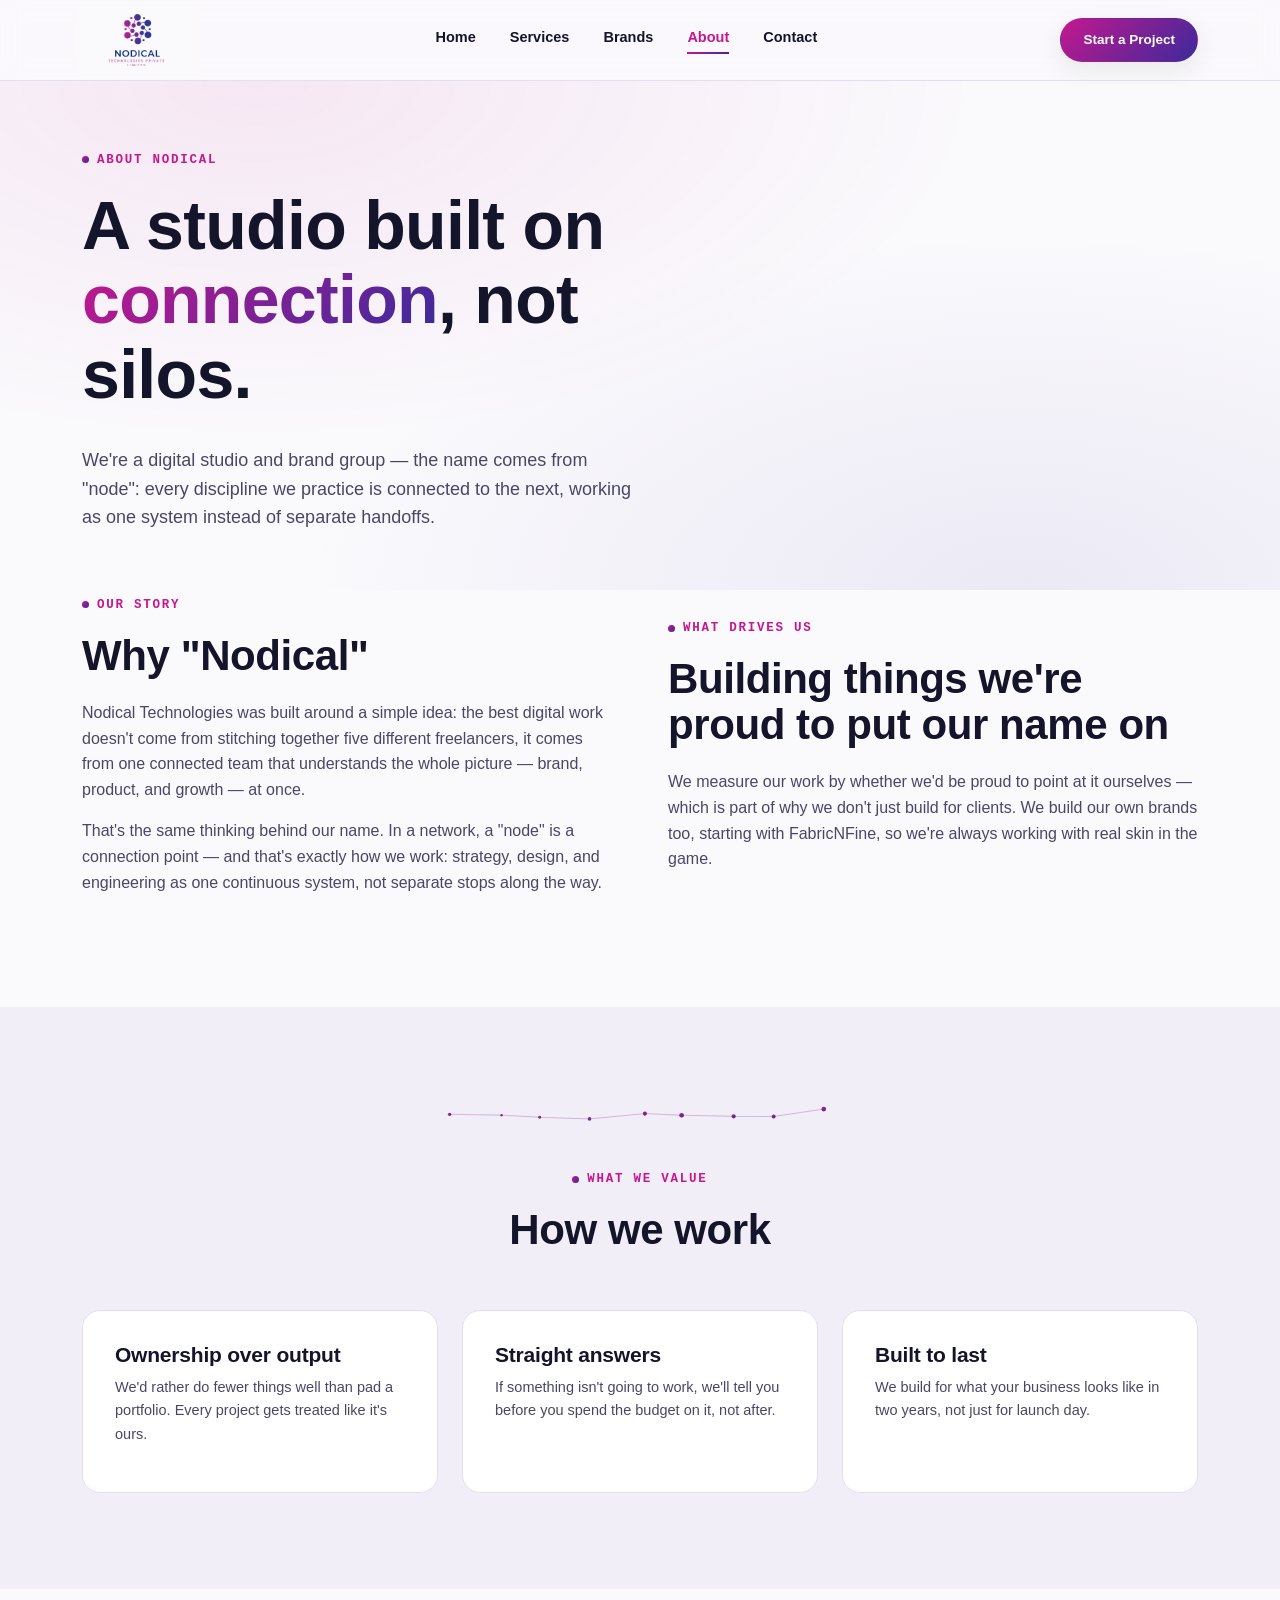
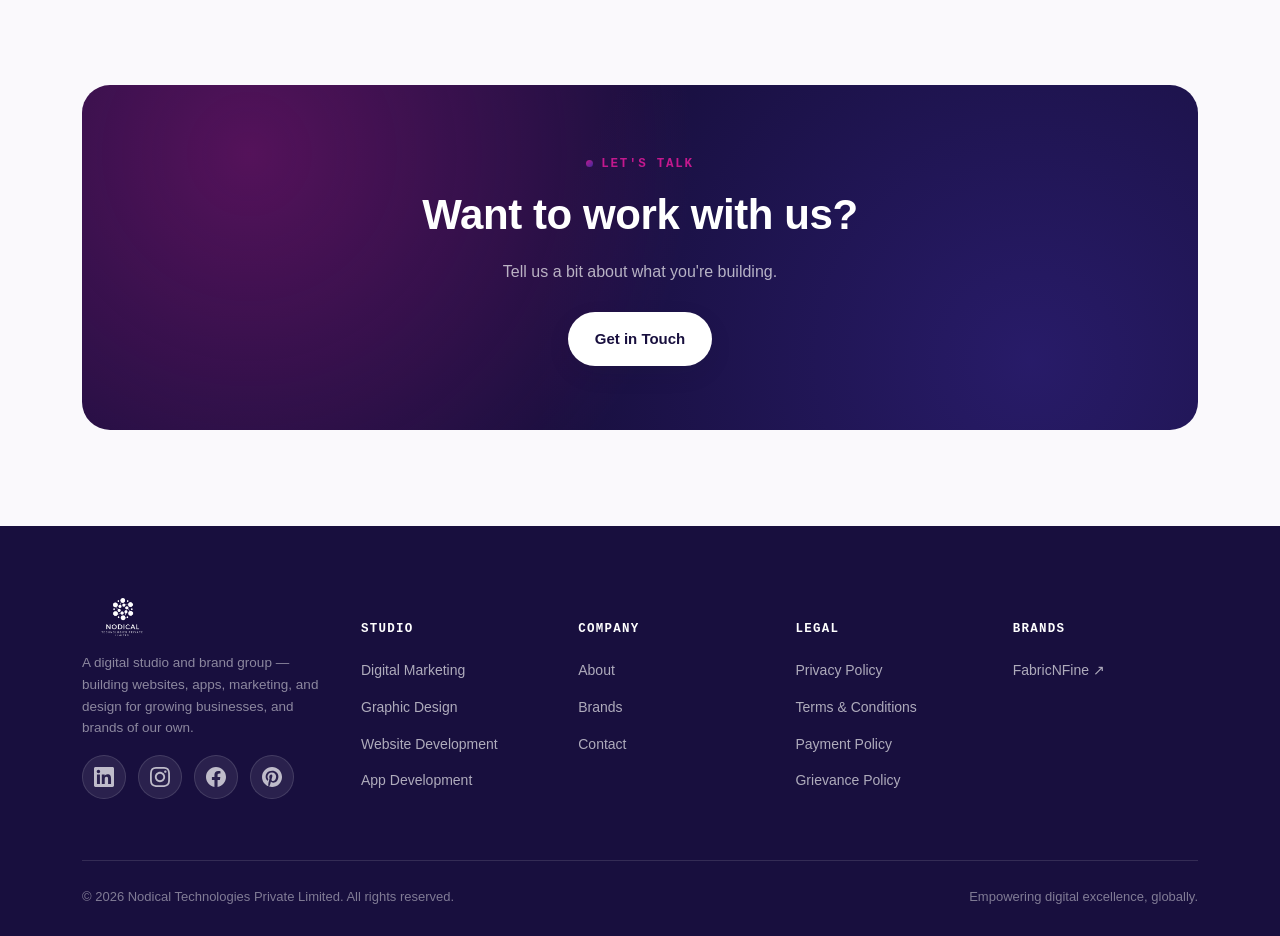
==== commit 48f5f8da: "company's Linkedin page is added" ====
--- a/about.html
+++ b/about.html
@@ -183,10 +183,10 @@
         <p>A digital studio and brand group — building websites, apps, marketing, and design for growing businesses, and brands of our own.</p>
         <div class="foot-social">
           <div class="social-links" aria-label="Social media links">
-            <a href="https://www.linkedin.com/company/nodical-technologies" target="_blank" rel="noopener noreferrer" aria-label="LinkedIn">
+            <a href="https://www.linkedin.com/company/nodical-technologies-private-limited" target="_blank" rel="noopener noreferrer" aria-label="LinkedIn">
               <svg viewBox="0 0 24 24" fill="currentColor" aria-hidden="true"><path d="M20.447 20.452h-3.554v-5.569c0-1.328-.027-3.037-1.852-3.037-1.853 0-2.136 1.445-2.136 2.939v5.667H9.351V9h3.414v1.561h.046c.477-.9 1.637-1.85 3.37-1.85 3.601 0 4.267 2.37 4.267 5.455v6.286zM5.337 7.433c-1.144 0-2.063-.926-2.063-2.065 0-1.138.92-2.063 2.063-2.063 1.14 0 2.064.925 2.064 2.063 0 1.139-.925 2.065-2.064 2.065zm1.782 13.019H3.555V9h3.564v11.452zM22.225 0H1.771C.792 0 0 .774 0 1.729v20.542C0 23.227.792 24 1.771 24h20.451C23.2 24 24 23.227 24 22.271V1.729C24 .774 23.2 0 22.222 0h.003z"/></svg>
             </a>
-            <a href="https://twitter.com/nodicaltech" target="_blank" rel="noopener noreferrer" aria-label="Twitter / X">
+            <a href="https://twitter.com/nodicaltech" target="_blank" rel="noopener noreferrer" aria-label="Twitter / X" style="display:none;">
               <svg viewBox="0 0 24 24" fill="currentColor" aria-hidden="true"><path d="M18.244 2.25h3.308l-7.227 8.26 8.502 9.24-3.308.508-8.314-9.25-8.314 9.25L7.81 21.232l7.592-9.04L7.285 2.25h3.438l7.523 9.087Z"/></svg>
             </a>
             <a href="https://www.instagram.com/nodicalt/" target="_blank" rel="noopener noreferrer" aria-label="Instagram">
